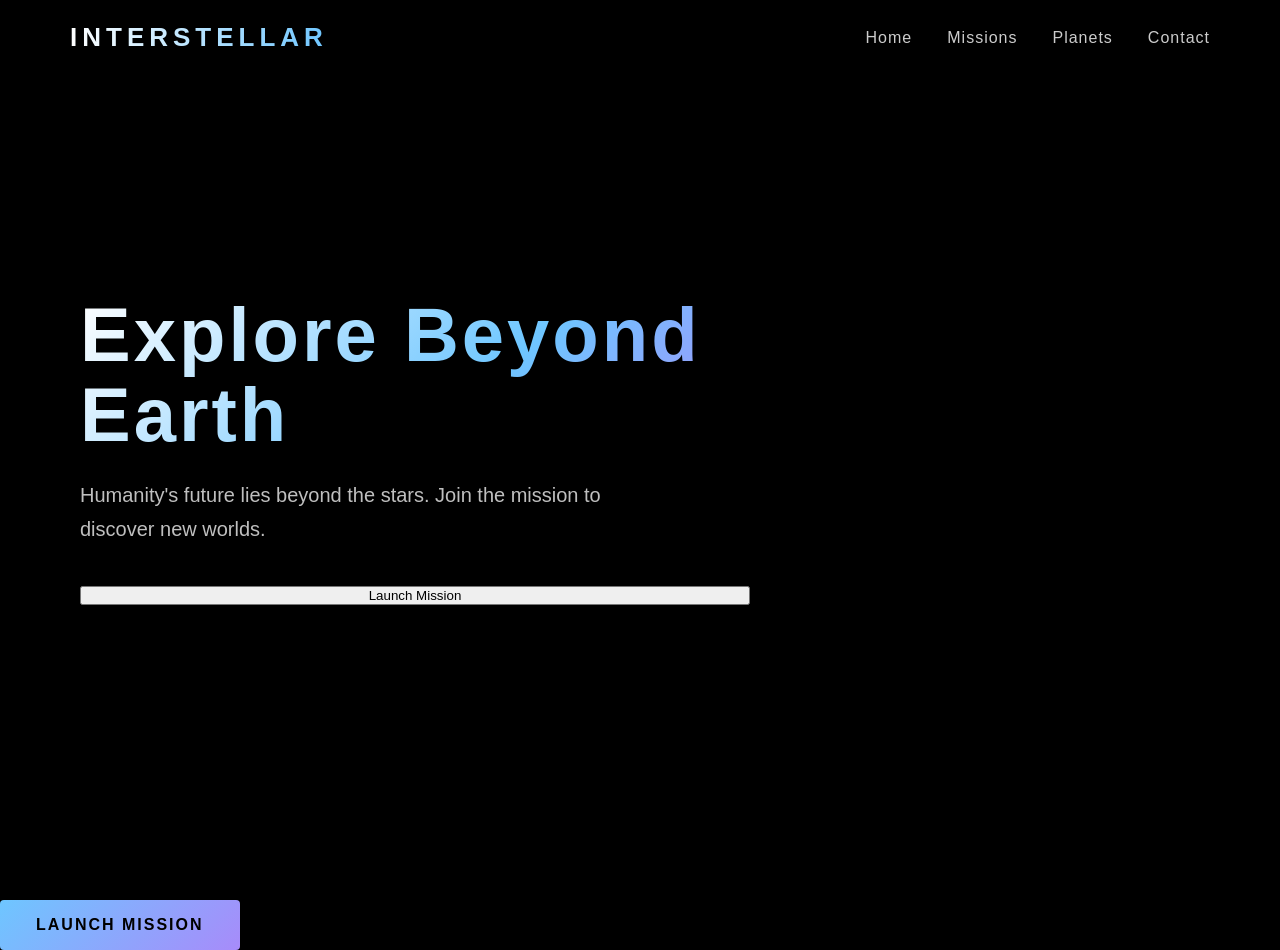
==== index.html @ 875cff58 "First HTML/CSS Project" ====
<!DOCTYPE html>
<html lang="en">
<head>
    <meta charset="UTF-8">
    <meta name="viewport" content="width=device-width, initial-scale=1.0">
    <title>Explore Beyond Earth</title>
    <link rel="stylesheet" href="style.css">
</head>
<body>

    <video autoplay muted loop id="bg-video">
        <source src="Project footage.mp4" type="video/mp4">
    </video>

    <div class="overlay"></div>

    <nav>
        <div class="logo">INTERSTELLAR</div>

        <ul>
            <li><a href="#">Home</a></li>
            <li><a href="#">Missions</a></li>
            <li><a href="#">Planets</a></li>
            <li><a href="#">Contact</a></li>
        </ul>
    </nav>

    <section class="hero">
        <h1>Explore Beyond Earth</h1>

        <p>
            Humanity's future lies beyond the stars.
            Join the mission to discover new worlds.
        </p>

        <button>Launch Mission</button>
    </section>
    <a href="#mission">
    <button class="launch-btn">Launch Mission</button>
</a>

</body>
</html>
---- style.css ----
/* ─── RESET & BASE ─────────────────────────────────────────── */
*, *::before, *::after {
  margin: 0; padding: 0; box-sizing: border-box;
}
html { scroll-behavior: smooth; }
body { color: #fff; font-family: 'Segoe UI', Arial, sans-serif; overflow-x: hidden; background: #000; }

/* ─── STAR LAYERS (pure CSS parallax) ──────────────────────── */
.stars, .stars2, .stars3 {
  position: fixed; top: 0; left: 0; width: 100%; height: 100%; z-index: -3;
  background-repeat: repeat;
}
.stars {
  background-image:
    radial-gradient(1px 1px at 10% 20%, #fff 0%, transparent 100%),
    radial-gradient(1px 1px at 30% 50%, #fff 0%, transparent 100%),
    radial-gradient(1px 1px at 55% 15%, #fff 0%, transparent 100%),
    radial-gradient(1px 1px at 75% 65%, #fff 0%, transparent 100%),
    radial-gradient(1px 1px at 90% 35%, #fff 0%, transparent 100%),
    radial-gradient(1px 1px at 15% 80%, #fff 0%, transparent 100%),
    radial-gradient(1px 1px at 45% 90%, #fff 0%, transparent 100%),
    radial-gradient(1px 1px at 65% 45%, #fff 0%, transparent 100%),
    radial-gradient(1px 1px at 85% 10%, #fff 0%, transparent 100%),
    radial-gradient(1px 1px at 5%  60%, #fff 0%, transparent 100%),
    radial-gradient(1px 1px at 25% 30%, #fff 0%, transparent 100%),
    radial-gradient(1px 1px at 50% 70%, #fff 0%, transparent 100%),
    radial-gradient(1px 1px at 70% 85%, #fff 0%, transparent 100%),
    radial-gradient(1px 1px at 95% 55%, #fff 0%, transparent 100%),
    radial-gradient(1px 1px at 38% 5%,  #fff 0%, transparent 100%);
  animation: twinkle 6s infinite alternate;
}
.stars2 {
  background-image:
    radial-gradient(1.5px 1.5px at 20% 40%, rgba(110,198,255,0.9) 0%, transparent 100%),
    radial-gradient(1.5px 1.5px at 60% 20%, rgba(110,198,255,0.9) 0%, transparent 100%),
    radial-gradient(1.5px 1.5px at 80% 75%, rgba(110,198,255,0.9) 0%, transparent 100%),
    radial-gradient(1.5px 1.5px at 40% 60%, rgba(110,198,255,0.9) 0%, transparent 100%),
    radial-gradient(1.5px 1.5px at 10% 90%, rgba(110,198,255,0.9) 0%, transparent 100%),
    radial-gradient(1.5px 1.5px at 95% 15%, rgba(110,198,255,0.9) 0%, transparent 100%),
    radial-gradient(1.5px 1.5px at 55% 50%, rgba(110,198,255,0.9) 0%, transparent 100%);
  animation: twinkle 9s infinite alternate-reverse;
}
.stars3 {
  background-image:
    radial-gradient(2px 2px at 35% 25%, rgba(255,255,200,0.7) 0%, transparent 100%),
    radial-gradient(2px 2px at 70% 55%, rgba(255,255,200,0.7) 0%, transparent 100%),
    radial-gradient(2px 2px at 15% 70%, rgba(255,255,200,0.7) 0%, transparent 100%),
    radial-gradient(2px 2px at 85% 40%, rgba(255,255,200,0.7) 0%, transparent 100%);
  animation: twinkle 12s infinite alternate;
}
@keyframes twinkle {
  0%  { opacity: 0.6; }
  50% { opacity: 1; }
  100%{ opacity: 0.4; }
}

/* ─── BACKGROUND VIDEO ──────────────────────────────────────── */
#bg-video {
  position: fixed; top: 0; left: 0; width: 100%; height: 100%;
  object-fit: cover; z-index: -2;
}
.overlay {
  position: fixed; top: 0; left: 0; width: 100%; height: 100%;
  background: rgba(0,0,0,0.62); z-index: -1;
}

/* ─── NAVBAR ────────────────────────────────────────────────── */
nav {
  position: fixed; top: 0; width: 100%;
  display: flex; justify-content: space-between; align-items: center;
  padding: 22px 70px;
  background: linear-gradient(to bottom, rgba(0,0,0,0.7) 0%, transparent 100%);
  z-index: 100;
  transition: background 0.4s;
}
.logo {
  font-size: 26px; font-weight: 900; letter-spacing: 5px;
  background: linear-gradient(to right, #fff, #6ec6ff);
  -webkit-background-clip: text; -webkit-text-fill-color: transparent;
}
nav ul { display: flex; list-style: none; gap: 35px; }
nav ul li a {
  text-decoration: none; color: rgba(255,255,255,0.8); font-size: 16px;
  letter-spacing: 1px; font-weight: 500; position: relative; padding-bottom: 4px;
  transition: color 0.3s;
}
nav ul li a::after {
  content: ''; position: absolute; left: 0; bottom: 0;
  width: 0; height: 1.5px; background: #6ec6ff;
  transition: width 0.3s ease;
}
nav ul li a:hover { color: #fff; }
nav ul li a:hover::after { width: 100%; }

/* ─── HERO ──────────────────────────────────────────────────── */
.hero {
  min-height: 100vh; display: flex; flex-direction: column;
  justify-content: center; padding-left: 80px; max-width: 750px;
}
.hero-eyebrow {
  font-size: 12px; letter-spacing: 6px; color: #6ec6ff;
  margin-bottom: 20px; text-transform: uppercase; font-weight: 600;
}
.hero h1 {
  font-size: 76px; font-weight: 900; letter-spacing: 3px; line-height: 1.05;
  background: linear-gradient(135deg, #ffffff 0%, #6ec6ff 60%, #a78bfa 100%);
  -webkit-background-clip: text; -webkit-text-fill-color: transparent;
  animation: fadeSlideUp 1s ease forwards;
}
.hero p {
  font-size: 20px; line-height: 1.7; margin: 24px 0 40px;
  color: rgba(255,255,255,0.75); max-width: 560px;
  animation: fadeSlideUp 1.2s ease forwards;
}
.hero-btns { display: flex; gap: 16px; flex-wrap: wrap; }

@keyframes fadeSlideUp {
  from { opacity: 0; transform: translateY(30px); }
  to   { opacity: 1; transform: translateY(0); }
}

/* ─── LAUNCH BUTTON & MODAL (CSS-only using :target) ───────── */
.launch-btn {
  display: inline-flex; align-items: center; gap: 10px;
  padding: 16px 36px; border: none; border-radius: 4px;
  font-size: 16px; font-weight: 700; letter-spacing: 2px;
  cursor: pointer; text-decoration: none;
  background: linear-gradient(135deg, #6ec6ff, #a78bfa);
  color: #000; text-transform: uppercase;
  transition: transform 0.25s, box-shadow 0.25s;
  box-shadow: 0 0 0 rgba(110,198,255,0);
}
.launch-btn:hover {
  transform: scale(1.06);
  box-shadow: 0 0 30px rgba(110,198,255,0.5);
}
.launch-btn .rocket { font-size: 20px; display: inline-block; transition: transform 0.3s; }
.launch-btn:hover .rocket { transform: translateY(-4px) rotate(-45deg); }

.scroll-btn {
  display: inline-flex; align-items: center; gap: 10px;
  padding: 16px 34px; border: 1.5px solid rgba(110,198,255,0.5);
  border-radius: 4px; font-size: 16px; font-weight: 600;
  letter-spacing: 1.5px; cursor: pointer; text-decoration: none;
  background: transparent; color: #fff; text-transform: uppercase;
  transition: all 0.3s;
}
.scroll-btn:hover { border-color: #6ec6ff; background: rgba(110,198,255,0.08); }

/* Modal */
.modal-overlay {
  display: none; position: fixed; inset: 0; z-index: 999;
  background: rgba(0,0,0,0.88); align-items: center; justify-content: center;
  backdrop-filter: blur(6px);
}
.modal-overlay:target { display: flex; }

.modal {
  background: linear-gradient(160deg, #0a0f1e 0%, #050a14 100%);
  border: 1px solid rgba(110,198,255,0.25);
  border-radius: 12px; padding: 52px 60px; max-width: 560px; width: 90%;
  text-align: center; position: relative;
  box-shadow: 0 0 80px rgba(110,198,255,0.12), 0 0 160px rgba(110,198,255,0.05);
  animation: modalIn 0.4s ease forwards;
}
@keyframes modalIn {
  from { opacity: 0; transform: scale(0.92) translateY(20px); }
  to   { opacity: 1; transform: scale(1) translateY(0); }
}
.modal-close {
  position: absolute; top: 18px; right: 22px;
  color: rgba(255,255,255,0.4); font-size: 24px;
  text-decoration: none; line-height: 1; transition: color 0.2s;
}
.modal-close:hover { color: #fff; }

.modal-icon { font-size: 52px; margin-bottom: 16px; display: block; }
.modal h3 {
  font-size: 28px; letter-spacing: 4px; font-weight: 800;
  background: linear-gradient(to right, #6ec6ff, #a78bfa);
  -webkit-background-clip: text; -webkit-text-fill-color: transparent;
  margin-bottom: 12px;
}
.modal p { font-size: 15px; color: rgba(255,255,255,0.6); line-height: 1.7; margin-bottom: 28px; }

.countdown-grid {
  display: flex; justify-content: center; gap: 20px; margin-bottom: 32px;
}
.count-box {
  background: rgba(110,198,255,0.07); border: 1px solid rgba(110,198,255,0.2);
  border-radius: 8px; padding: 14px 18px; min-width: 70px;
}
.count-num {
  display: block; font-size: 36px; font-weight: 900;
  background: linear-gradient(to bottom, #fff, #6ec6ff);
  -webkit-background-clip: text; -webkit-text-fill-color: transparent;
}
.count-label { font-size: 10px; letter-spacing: 2px; color: rgba(255,255,255,0.4); }

.modal-confirm-btn {
  display: inline-block; padding: 14px 40px; background: linear-gradient(135deg, #6ec6ff, #a78bfa);
  color: #000; border-radius: 4px; font-weight: 800; font-size: 14px;
  letter-spacing: 2px; text-decoration: none; text-transform: uppercase;
  transition: transform 0.25s, box-shadow 0.25s;
}
.modal-confirm-btn:hover { transform: scale(1.05); box-shadow: 0 0 24px rgba(110,198,255,0.4); }

/* ─── MISSION SECTION ───────────────────────────────────────── */
.mission {
  min-height: 100vh; background: #000;
  padding: 120px 80px 80px;
}
.section-eyebrow {
  font-size: 11px; letter-spacing: 6px; color: #6ec6ff;
  margin-bottom: 16px; text-transform: uppercase; font-weight: 600;
}
.mission > h2 {
  font-size: 52px; font-weight: 900; margin-bottom: 20px;
  background: linear-gradient(to right, #fff, #6ec6ff);
  -webkit-background-clip: text; -webkit-text-fill-color: transparent;
}
.mission > p {
  font-size: 18px; max-width: 640px; line-height: 1.85;
  color: rgba(255,255,255,0.65); margin-bottom: 60px;
}

/* ─── CSS-ONLY TAB SWITCHER ─────────────────────────────────── */
.tab-inputs { display: none; }

.tabs { display: flex; gap: 0; margin-bottom: 0; }
.tab-label {
  padding: 13px 28px; font-size: 13px; letter-spacing: 2px; font-weight: 700;
  text-transform: uppercase; cursor: pointer; color: rgba(255,255,255,0.45);
  border-bottom: 2px solid transparent; transition: all 0.25s;
  user-select: none;
}
.tab-label:hover { color: rgba(255,255,255,0.8); }

#tab1:checked ~ .tabs .label1,
#tab2:checked ~ .tabs .label2,
#tab3:checked ~ .tabs .label3 {
  color: #6ec6ff; border-bottom-color: #6ec6ff;
}

.tab-content-wrap {
  border: 1px solid rgba(110,198,255,0.15); border-top: none;
  background: rgba(110,198,255,0.03); border-radius: 0 0 8px 8px;
  min-height: 220px;
}
.tab-panel {
  display: none; padding: 36px 40px;
}
#tab1:checked ~ .tab-content-wrap .panel1,
#tab2:checked ~ .tab-content-wrap .panel2,
#tab3:checked ~ .tab-content-wrap .panel3 { display: block; }

.tab-panel h4 {
  font-size: 18px; letter-spacing: 1px; margin-bottom: 14px; color: #6ec6ff;
}
.tab-panel p { font-size: 15px; line-height: 1.8; color: rgba(255,255,255,0.65); }
.tab-panel ul { padding-left: 20px; }
.tab-panel ul li {
  font-size: 15px; line-height: 2; color: rgba(255,255,255,0.65); list-style: disc;
}

/* ─── CREW CARDS ────────────────────────────────────────────── */
.crew-section { margin-top: 70px; }
.crew-section h3 {
  font-size: 30px; font-weight: 800; margin-bottom: 34px;
  letter-spacing: 2px;
}
.crew-grid { display: grid; grid-template-columns: repeat(auto-fit, minmax(200px, 1fr)); gap: 20px; }

/* CSS-only card flip */
.card-flip { perspective: 800px; height: 260px; cursor: pointer; }
.card-flip input[type="checkbox"] { display: none; }
.card-inner {
  position: relative; width: 100%; height: 100%;
  transform-style: preserve-3d; transition: transform 0.6s ease;
}
.card-flip input[type="checkbox"]:checked + .card-inner { transform: rotateY(180deg); }

.card-face, .card-back {
  position: absolute; inset: 0; backface-visibility: hidden;
  border-radius: 10px; display: flex; flex-direction: column;
  justify-content: flex-end; padding: 24px 20px;
  border: 1px solid rgba(110,198,255,0.15);
  transition: border-color 0.3s;
}
.card-face {
  background: linear-gradient(160deg, #0d1a30, #050d1c);
  align-items: center; justify-content: center; text-align: center;
}
.card-back {
  background: linear-gradient(160deg, #0a1828, #03080f);
  transform: rotateY(180deg); justify-content: center;
}
.card-flip:hover .card-face,
.card-flip:hover .card-back { border-color: rgba(110,198,255,0.35); }

.crew-avatar {
  font-size: 52px; margin-bottom: 12px;
}
.crew-name { font-size: 16px; font-weight: 700; letter-spacing: 1px; }
.crew-role { font-size: 11px; color: #6ec6ff; letter-spacing: 2px; margin-top: 4px; }
.crew-bio { font-size: 13px; line-height: 1.7; color: rgba(255,255,255,0.6); }
.flip-hint {
  font-size: 10px; color: rgba(110,198,255,0.4); letter-spacing: 2px;
  margin-top: 12px; text-transform: uppercase;
}

/* ─── LINKS / EXTERNAL BTNS ─────────────────────────────────── */
.links { margin-top: 60px; display: flex; gap: 20px; flex-wrap: wrap; }
.links a {
  display: inline-flex; align-items: center; gap: 8px;
  padding: 14px 28px; border: 1px solid rgba(110,198,255,0.35);
  border-radius: 4px; text-decoration: none; color: #6ec6ff;
  font-size: 14px; font-weight: 600; letter-spacing: 1.5px;
  text-transform: uppercase; transition: all 0.3s;
}
.links a:hover {
  background: rgba(110,198,255,0.1); border-color: #6ec6ff;
  transform: translateY(-2px);
}
.links a .arr { transition: transform 0.25s; }
.links a:hover .arr { transform: translateX(4px); }

/* ─── FOOTER ────────────────────────────────────────────────── */
footer {
  background: #000; border-top: 1px solid rgba(255,255,255,0.06);
  padding: 36px 80px; display: flex; justify-content: space-between;
  align-items: center; color: rgba(255,255,255,0.3); font-size: 13px;
}
footer .logo-sm {
  font-weight: 800; letter-spacing: 4px; font-size: 14px;
  background: linear-gradient(to right, #fff, #6ec6ff);
  -webkit-background-clip: text; -webkit-text-fill-color: transparent;
}

/* ─── SCROLL TO TOP ─────────────────────────────────────────── */
.scroll-top {
  position: fixed; bottom: 30px; right: 30px; z-index: 200;
  width: 46px; height: 46px; background: rgba(110,198,255,0.12);
  border: 1px solid rgba(110,198,255,0.3); border-radius: 50%;
  display: flex; align-items: center; justify-content: center;
  text-decoration: none; color: #6ec6ff; font-size: 18px;
  transition: all 0.3s;
}
.scroll-top:hover { background: rgba(110,198,255,0.22); transform: translateY(-3px); }

/* ─── RESPONSIVE ────────────────────────────────────────────── */
@media (max-width: 768px) {
  nav { padding: 18px 24px; }
  nav ul { gap: 18px; }
  nav ul li a { font-size: 14px; }
  .hero { padding-left: 24px; max-width: 100%; padding-right: 24px; }
  .hero h1 { font-size: 44px; }
  .mission { padding: 100px 24px 60px; }
  .mission > h2 { font-size: 36px; }
  footer { flex-direction: column; gap: 12px; text-align: center; padding: 28px 24px; }
  .modal { padding: 36px 24px; }
  .crew-grid { grid-template-columns: repeat(auto-fit, minmax(160px, 1fr)); }
}
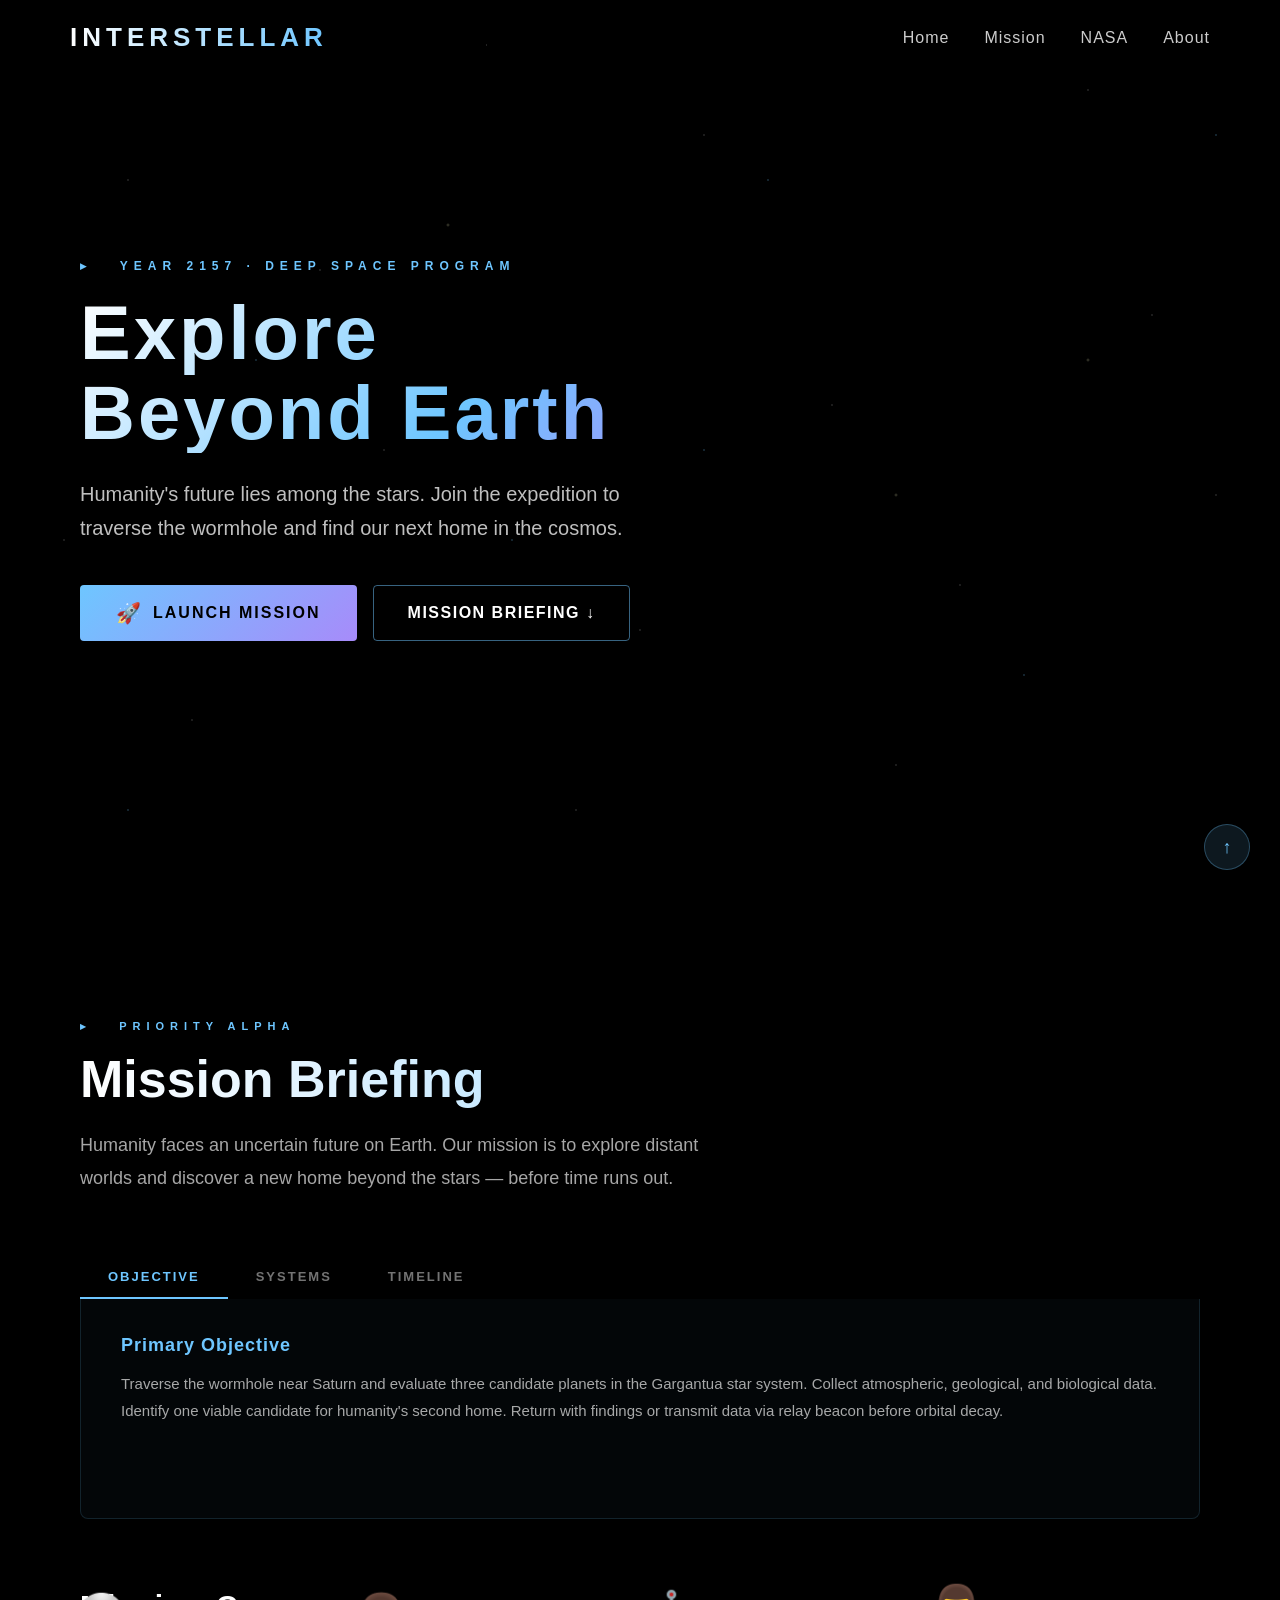
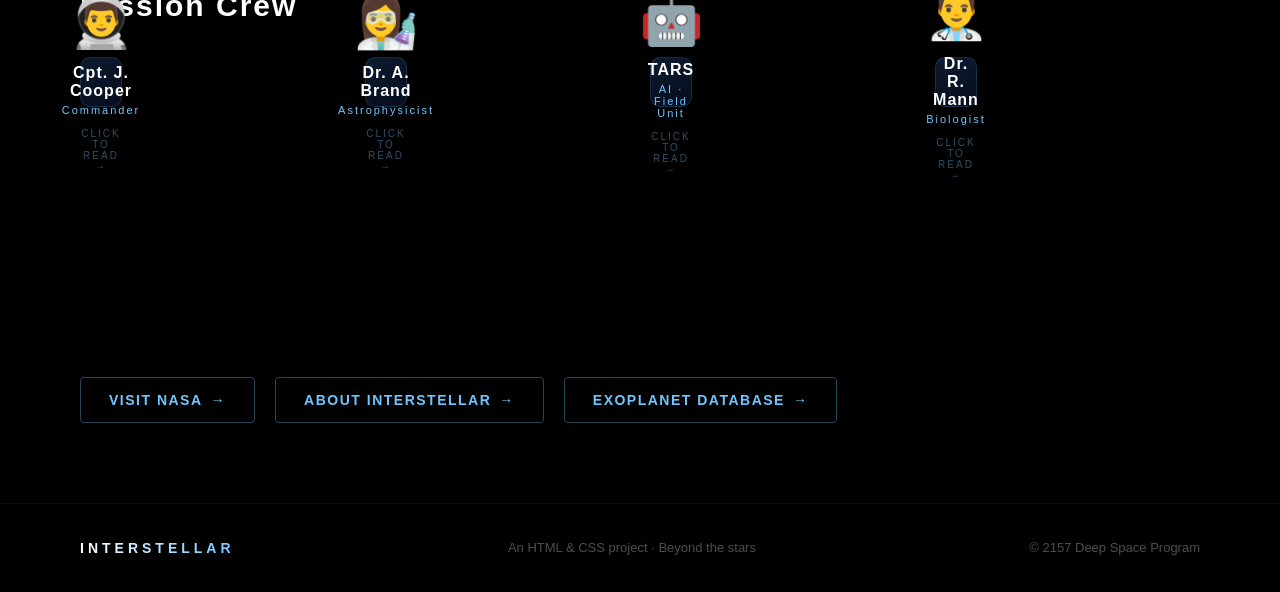
==== commit 7efcb583: "Update website" ====
--- a/index.html
+++ b/index.html
@@ -1,43 +1,221 @@
+
 <!DOCTYPE html>
 <html lang="en">
+
 <head>
-    <meta charset="UTF-8">
-    <meta name="viewport" content="width=device-width, initial-scale=1.0">
-    <title>Explore Beyond Earth</title>
-    <link rel="stylesheet" href="style.css">
+  <meta charset="UTF-8" />
+  <meta name="viewport" content="width=device-width, initial-scale=1.0" />
+  <title>Explore Beyond Earth</title>
+  <link rel="stylesheet" href="style.css">
 </head>
+
 <body>
 
-    <video autoplay muted loop id="bg-video">
-        <source src="Project footage.mp4" type="video/mp4">
-    </video>
-
-    <div class="overlay"></div>
-
-    <nav>
-        <div class="logo">INTERSTELLAR</div>
-
+  <!-- Star layers -->
+  <div class="stars"></div>
+  <div class="stars2"></div>
+  <div class="stars3"></div>
+
+  <!-- Background Video (works when your .mp4 is in same folder) -->
+  <video autoplay muted loop id="bg-video">
+    <source src="Project footage.mp4" type="video/mp4">
+  </video>
+  <div class="overlay"></div>
+
+  <!-- ── LAUNCH MODAL (CSS :target trick) ─────────────────────── -->
+  <div class="modal-overlay" id="launch-modal">
+    <div class="modal">
+      <a class="modal-close" href="#">✕</a>
+      <span class="modal-icon">🚀</span>
+      <h3>MISSION INITIATED</h3>
+      <p>All systems nominal. Crew is ready. Preparing for wormhole transit in T‑minus:</p>
+
+      <div class="countdown-grid">
+        <div class="count-box"><span class="count-num">04</span><span class="count-label">Days</span></div>
+        <div class="count-box"><span class="count-num">12</span><span class="count-label">Hours</span></div>
+        <div class="count-box"><span class="count-num">33</span><span class="count-label">Mins</span></div>
+        <div class="count-box"><span class="count-num">07</span><span class="count-label">Secs</span></div>
+      </div>
+
+      <a href="#mission" class="modal-confirm-btn">View Mission Briefing →</a>
+    </div>
+  </div>
+
+  <!-- ── NAVBAR ───────────────────────────────────────────────── -->
+  <nav>
+    <div class="logo">INTERSTELLAR</div>
+    <ul>
+      <li><a href="#">Home</a></li>
+      <li><a href="#mission">Mission</a></li>
+      <li><a href="https://www.nasa.gov" target="_blank">NASA</a></li>
+      <li><a href="https://en.wikipedia.org/wiki/Interstellar_(film)" target="_blank">About</a></li>
+    </ul>
+  </nav>
+
+  <!-- ── HERO ─────────────────────────────────────────────────── -->
+  <section class="hero">
+    <div class="hero-eyebrow">▸ &nbsp; Year 2157 · Deep Space Program</div>
+    <h1>Explore<br>Beyond Earth</h1>
+    <p>
+      Humanity's future lies among the stars. Join the expedition to
+      traverse the wormhole and find our next home in the cosmos.
+    </p>
+    <div class="hero-btns">
+      <!-- Launch button opens modal via :target -->
+      <a href="#launch-modal" class="launch-btn">
+        <span class="rocket">🚀</span> Launch Mission
+      </a>
+      <a href="#mission" class="scroll-btn">
+        Mission Briefing ↓
+      </a>
+    </div>
+  </section>
+
+  <!-- ── MISSION SECTION ────────────────────────────────────────── -->
+  <section id="mission" class="mission">
+
+    <div class="section-eyebrow">▸ &nbsp; Priority Alpha</div>
+    <h2>Mission Briefing</h2>
+    <p>
+      Humanity faces an uncertain future on Earth. Our mission is to explore
+      distant worlds and discover a new home beyond the stars — before time runs out.
+    </p>
+
+    <!-- ── CSS-ONLY TABS ────────────────────────────────────── -->
+    <input type="radio" name="tabs" id="tab1" class="tab-inputs" checked />
+    <input type="radio" name="tabs" id="tab2" class="tab-inputs" />
+    <input type="radio" name="tabs" id="tab3" class="tab-inputs" />
+
+    <div class="tabs">
+      <label class="tab-label label1" for="tab1">Objective</label>
+      <label class="tab-label label2" for="tab2">Systems</label>
+      <label class="tab-label label3" for="tab3">Timeline</label>
+    </div>
+
+    <div class="tab-content-wrap">
+      <div class="tab-panel panel1">
+        <h4>Primary Objective</h4>
+        <p>
+          Traverse the wormhole near Saturn and evaluate three candidate planets in the
+          Gargantua star system. Collect atmospheric, geological, and biological data.
+          Identify one viable candidate for humanity's second home. Return with findings
+          or transmit data via relay beacon before orbital decay.
+        </p>
+      </div>
+      <div class="tab-panel panel2">
+        <h4>Ship Systems</h4>
         <ul>
-            <li><a href="#">Home</a></li>
-            <li><a href="#">Missions</a></li>
-            <li><a href="#">Planets</a></li>
-            <li><a href="#">Contact</a></li>
+          <li>Endurance-class vessel — 12 cryosleep pods, 2 AI cores</li>
+          <li>Ranger shuttles × 2 for planetary descent</li>
+          <li>Nuclear thermal propulsion — Δv: 340 km/s</li>
+          <li>Gravitational anomaly scanner (TARS-IV)</li>
+          <li>Quantum relay communications array</li>
         </ul>
-    </nav>
-
-    <section class="hero">
-        <h1>Explore Beyond Earth</h1>
-
-        <p>
-            Humanity's future lies beyond the stars.
-            Join the mission to discover new worlds.
-        </p>
-
-        <button>Launch Mission</button>
-    </section>
-    <a href="#mission">
-    <button class="launch-btn">Launch Mission</button>
-</a>
-
-</body>
-</html>+      </div>
+      <div class="tab-panel panel3">
+        <h4>Mission Timeline</h4>
+        <ul>
+          <li>Year 1 — Transit to Saturn wormhole entry point</li>
+          <li>Year 2 — Wormhole transit · Approach Gargantua</li>
+          <li>Year 3–5 — Planet evaluation: Miller, Edmunds, Mann</li>
+          <li>Year 6 — Data transmission / Return burn</li>
+          <li>Year 10 — Earth arrival (accounting for time dilation)</li>
+        </ul>
+      </div>
+    </div>
+
+    <!-- ── CREW CARDS ───────────────────────────────────────── -->
+    <div class="crew-section">
+      <h3>Mission Crew</h3>
+      <div class="crew-grid">
+
+        <!-- Card: click to flip (CSS checkbox trick) -->
+        <div class="card-flip">
+          <input type="checkbox" id="c1" />
+          <label class="card-inner" for="c1">
+            <div class="card-face">
+              <div class="crew-avatar">👨‍🚀</div>
+              <div class="crew-name">Cpt. J. Cooper</div>
+              <div class="crew-role">Commander</div>
+              <div class="flip-hint">Click to read →</div>
+            </div>
+            <div class="card-back">
+              <p class="crew-bio">Former NASA test pilot. Expert in gravitational navigation. Volunteered for the mission to secure a future for his children on a dying Earth.</p>
+            </div>
+          </label>
+        </div>
+
+        <div class="card-flip">
+          <input type="checkbox" id="c2" />
+          <label class="card-inner" for="c2">
+            <div class="card-face">
+              <div class="crew-avatar">👩‍🔬</div>
+              <div class="crew-name">Dr. A. Brand</div>
+              <div class="crew-role">Astrophysicist</div>
+              <div class="flip-hint">Click to read →</div>
+            </div>
+            <div class="card-back">
+              <p class="crew-bio">Daughter of Prof. Brand. Specialist in theoretical relativity and black hole mechanics. Drove the wormhole transit calculations.</p>
+            </div>
+          </label>
+        </div>
+
+        <div class="card-flip">
+          <input type="checkbox" id="c3" />
+          <label class="card-inner" for="c3">
+            <div class="card-face">
+              <div class="crew-avatar">🤖</div>
+              <div class="crew-name">TARS</div>
+              <div class="crew-role">AI · Field Unit</div>
+              <div class="flip-hint">Click to read →</div>
+            </div>
+            <div class="card-back">
+              <p class="crew-bio">Military-class AI. Honesty: 90%. Humor: 75%. Capable of independent scientific analysis and autonomous planetary exploration.</p>
+            </div>
+          </label>
+        </div>
+
+        <div class="card-flip">
+          <input type="checkbox" id="c4" />
+          <label class="card-inner" for="c4">
+            <div class="card-face">
+              <div class="crew-avatar">👨‍⚕️</div>
+              <div class="crew-name">Dr. R. Mann</div>
+              <div class="crew-role">Biologist</div>
+              <div class="flip-hint">Click to read →</div>
+            </div>
+            <div class="card-back">
+              <p class="crew-bio">Pioneer surveyor of Mann's Planet. First to confirm potential biosphere. Went into cryosleep awaiting rescue for seven years.</p>
+            </div>
+          </label>
+        </div>
+
+      </div>
+    </div><!-- /crew -->
+
+    <!-- ── EXTERNAL LINKS ───────────────────────────────────── -->
+    <div class="links">
+      <a href="https://www.nasa.gov" target="_blank">
+        Visit NASA <span class="arr">→</span>
+      </a>
+      <a href="https://en.wikipedia.org/wiki/Interstellar_(film)" target="_blank">
+        About Interstellar <span class="arr">→</span>
+      </a>
+      <a href="https://science.nasa.gov/exoplanets/" target="_blank">
+        Exoplanet Database <span class="arr">→</span>
+      </a>
+    </div>
+
+  </section>
+
+  <!-- ── FOOTER ────────────────────────────────────────────────── -->
+  <footer>
+    <span class="logo-sm">INTERSTELLAR</span>
+    <span>An HTML &amp; CSS project · Beyond the stars</span>
+    <span>© 2157 Deep Space Program</span>
+  </footer>
+
+  <!-- ── SCROLL TO TOP ─────────────────────────────────────────── -->
+  <a href="#" class="scroll-top" title="Back to top">↑</a>
+
+</body>
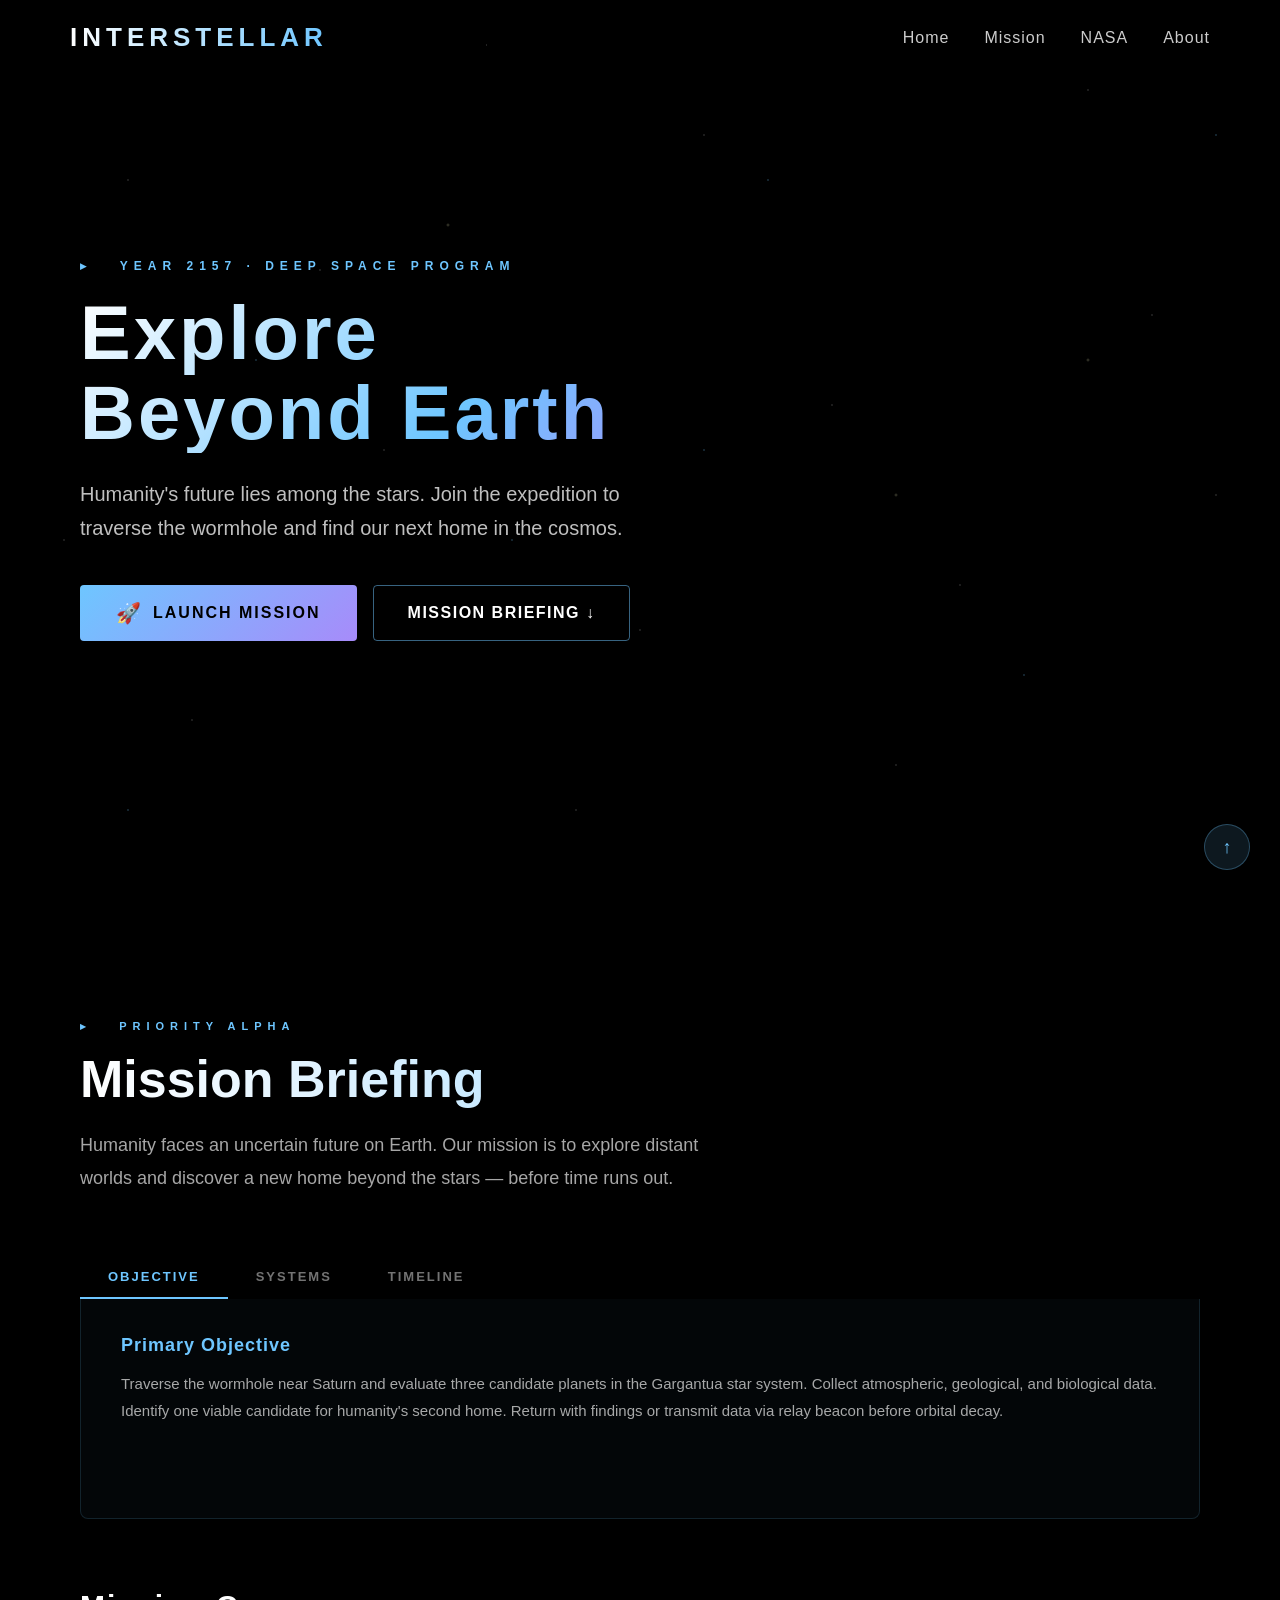
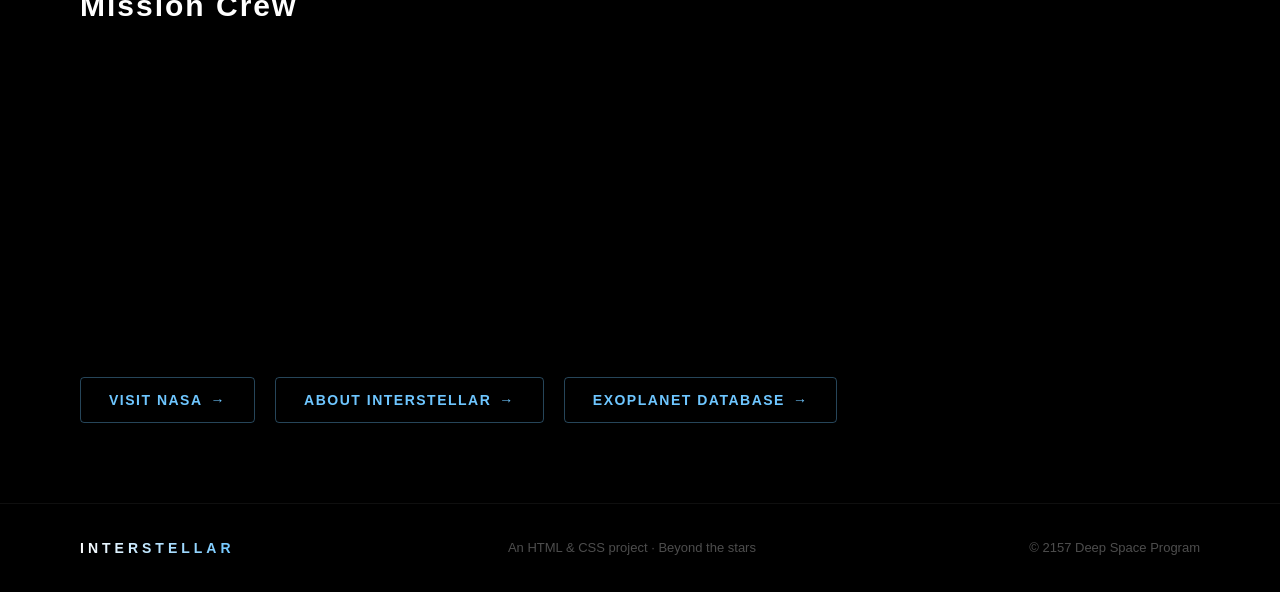
==== commit 65a2e6da: "fix video issue" ====
--- a/index.html
+++ b/index.html
@@ -18,7 +18,7 @@
 
   <!-- Background Video (works when your .mp4 is in same folder) -->
   <video autoplay muted loop id="bg-video">
-    <source src="Project footage.mp4" type="video/mp4">
+    <source src="project footage.mp4" type="video/mp4">
   </video>
   <div class="overlay"></div>
 
